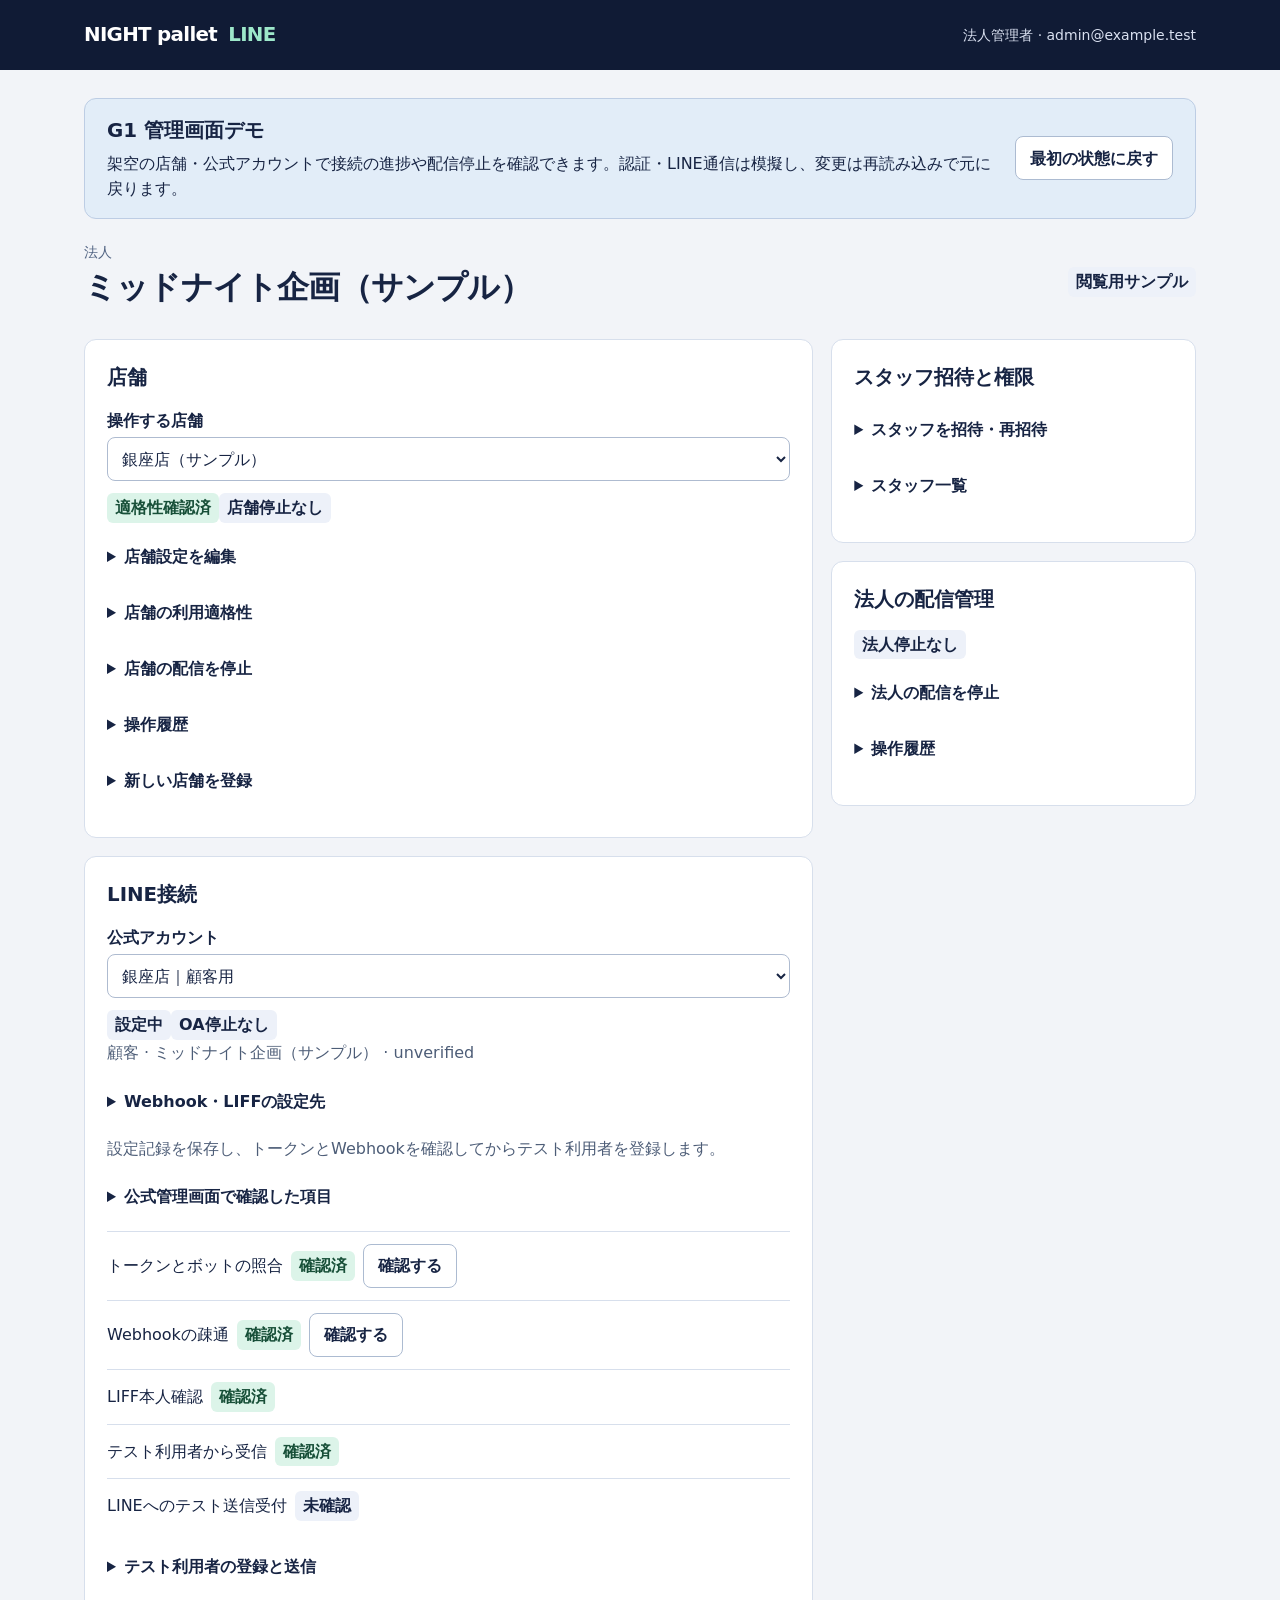
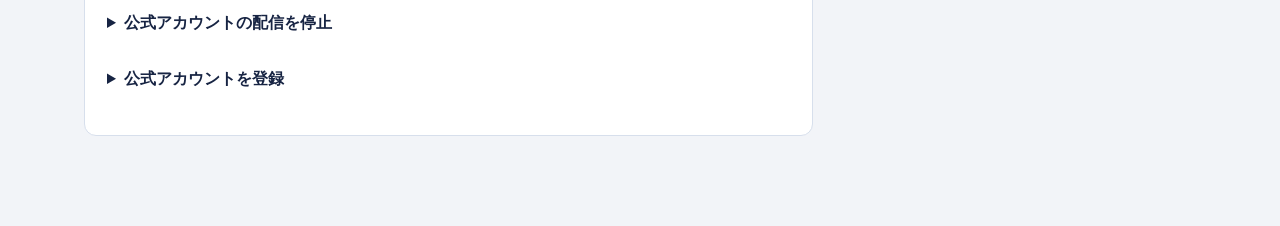
==== index.html @ b47f3d9b "Publish interactive NIGHT pallet LINE G1 demo" ====
<!doctype html>
<html lang="ja">
<head>
  <meta charset="utf-8">
  <meta name="viewport" content="width=device-width, initial-scale=1">
  <title>NIGHT pallet LINE | G1 管理画面デモ</title>
  <link rel="stylesheet" href="./style.css">
  <script type="module" src="./admin.mjs"></script>
</head>
<body>
  <header><div class="header-inner"><a href="./" class="brand">NIGHT pallet <strong>LINE</strong></a><span id="account"></span></div></header>
  <main id="main">
    <section class="demo" aria-label="デモの案内"><div><h2>G1 管理画面デモ</h2><p>架空の店舗・公式アカウントで接続の進捗や配信停止を確認できます。認証・LINE通信は模擬し、変更は再読み込みで元に戻ります。</p></div><button id="reset-demo" type="button" class="secondary">最初の状態に戻す</button></section>
    <p id="notice" role="status" aria-live="polite"></p>
    <section id="workspace" hidden>
      <div class="heading">
        <div><p class="section-label">法人</p><h1 id="tenant-name"></h1></div>
        <span class="status">閲覧用サンプル</span>
      </div>
      <div id="content"></div>
    </section>
  </main>
  <template id="store-fields">
    <label>店舗名<input name="name" maxlength="100" required></label>
    <label>所在地<input name="address" maxlength="240" required></label>
    <label>営業区分<input name="business_type" maxlength="120" required></label>
    <label>責任者<input name="responsible" maxlength="120" required></label>
    <label>タイムゾーン<input name="timezone" value="Asia/Tokyo" required></label>
    <label>営業日の締め時刻<input name="cutoff" type="time" value="06:00" required></label>
  </template>
  <template id="channel-fields">
    <label>公式アカウント名<input name="label" required></label>
    <label>用途<select name="purpose"><option value="customer">顧客</option><option value="recruitment">採用</option><option value="shared">顧客・採用兼用</option></select></label>
    <label>所有法人<input name="owner_name" required></label>
    <label>管理権限の確認記録<input name="management_authority" required></label>
    <label>プロバイダーID<input name="provider_id" required></label>
    <label>Messaging API チャネルID<input name="messaging_id" inputmode="numeric" required></label>
    <label>LINEログイン チャネルID<input name="login_id" inputmode="numeric" required></label>
    <label>LIFF ID<input name="liff_id" required></label>
    <label>ボットユーザーID<input name="bot_user_id" required></label>
    <label>認証種別<select name="account_type"><option value="unverified">未認証</option><option value="verified">認証済み</option><option value="premium">プレミアム</option></select></label>
    <label>既存Webhook URL<input name="existing_webhook" type="url" placeholder="任意"></label>
    <label>利用中のツール<input name="existing_tools" placeholder="任意"></label>
  </template>
</body>
</html>
---- style.css ----
:root { font-family: "Inter", "Hiragino Sans", "Yu Gothic", system-ui, sans-serif; font-size: 16px; color: #172443; background: #f2f4f8; line-height: 1.6; }
* { box-sizing: border-box; }
[hidden] { display: none !important; }
body { margin: 0; }
header { background: #101b35; color: white; }
.header-inner { max-width: 1160px; padding: 12px 24px; margin: auto; min-height: 70px; display: flex; align-items: center; justify-content: space-between; gap: 12px; flex-wrap: wrap; }
.brand { color: white; text-decoration: none; font-size: 1.24rem; font-weight: 650; letter-spacing: -.035em; }
.brand strong { color: #9de8ca; padding-left: 5px; }
#account { color: #d9e0f0; overflow-wrap: anywhere; font-size: .875rem; }
main { max-width: 1160px; margin: 28px auto 72px; padding: 0 24px; }
#notice:empty { display: none; }
#notice { background: #e3f0fb; border-left: 4px solid #315e94; padding: 10px 14px; white-space: pre-wrap; overflow-wrap: anywhere; }
#notice.error { background: #fff0ef; border-color: #a72d33; }
h1, h2, h3, p { margin: 0 0 14px; }
h1 { font-size: clamp(1.45rem, 4vw, 2rem); line-height: 1.3; letter-spacing: -.025em; }
h2 { font-size: 1.24rem; }
h3 { font-size: 1.1rem; }
.auth { max-width: 480px; margin: 38px auto; }
main.auth { margin: 32px auto; max-width: min(480px, calc(100% - 32px)); }
.panel { background: #fff; border: 1px solid #d7dfec; border-radius: 12px; padding: 22px; margin: 0 0 18px; min-width: 0; overflow-wrap: anywhere; }
.heading { display: flex; align-items: center; justify-content: space-between; flex-wrap: wrap; gap: 12px; margin-bottom: 16px; }
.section-label { color: #526483; font-size: .88rem; margin: 0 0 4px; }
.controls { display: grid; grid-template-columns: 2fr 1fr; gap: 18px; align-items: start; }
.grid { display: grid; grid-template-columns: repeat(2,minmax(0,1fr)); gap: 0 16px; }
label { display: block; font-weight: 600; margin: 0 0 12px; }
input, select, button { font: inherit; }
input:not([type=checkbox]), select { display: block; width: 100%; min-height: 44px; min-width: 0; border: 1px solid #aebbd0; border-radius: 8px; color: #172443; background: #fff; padding: 7px 10px; margin-top: 4px; font-weight: 400; }
button { min-height: 44px; padding: 8px 14px; color: white; background: #223d72; border: 1px solid #223d72; border-radius: 8px; font-weight: 650; cursor: pointer; }
button.secondary { color: #172443; background: #fff; border-color: #acbbd1; }
button.danger { background: #942e3c; border-color: #942e3c; }
button:disabled { opacity: .48; cursor: default; }
:focus-visible { outline: 3px solid #3a75ce; outline-offset: 3px; }
.actions { display: flex; gap: 8px; flex-wrap: wrap; align-items: center; }
.check { display: flex; align-items: center; gap: 10px; font-weight: 400; min-height: 44px; }
input[type=checkbox] { flex: 0 0 20px; width: 20px; height: 20px; }
details { margin: 12px 0; }
summary { cursor: pointer; font-weight: 650; padding: 9px 0; min-height: 44px; }
.status { display: inline-block; font-weight: 650; padding: 2px 8px; border-radius: 6px; background: #edf1f9; }
.status.good { background: #dcf4e9; color: #174f38; }
.status.bad { background: #fbe4e7; color: #852535; }
.break { word-break: break-all; }
.record { border-top: 1px solid #d7dfec; padding: 12px 0; }
.record:last-child { padding-bottom: 0; }
.record p:last-child { margin-bottom: 0; }
.muted { color: #4d5d77; }
pre { padding: 12px; background: #edf1f9; white-space: pre-wrap; overflow-wrap: anywhere; user-select: all; }
@media (max-width: 700px) {
  .controls, .grid { grid-template-columns: 1fr; gap: 0; }
  main { padding: 0 16px; margin-top: 18px; }
  .header-inner, .panel { padding: 14px 16px; }
}
.demo { display: flex; align-items: center; justify-content: space-between; flex-wrap: wrap; gap: 12px 20px; background: #e2edf8; border: 1px solid #bdcde4; border-radius: 12px; padding: 16px 22px; margin-bottom: 22px; }
.demo div { flex: 1 1 460px; }
.demo h2 { margin-bottom: 4px; }
.demo p { margin-bottom: 0; }
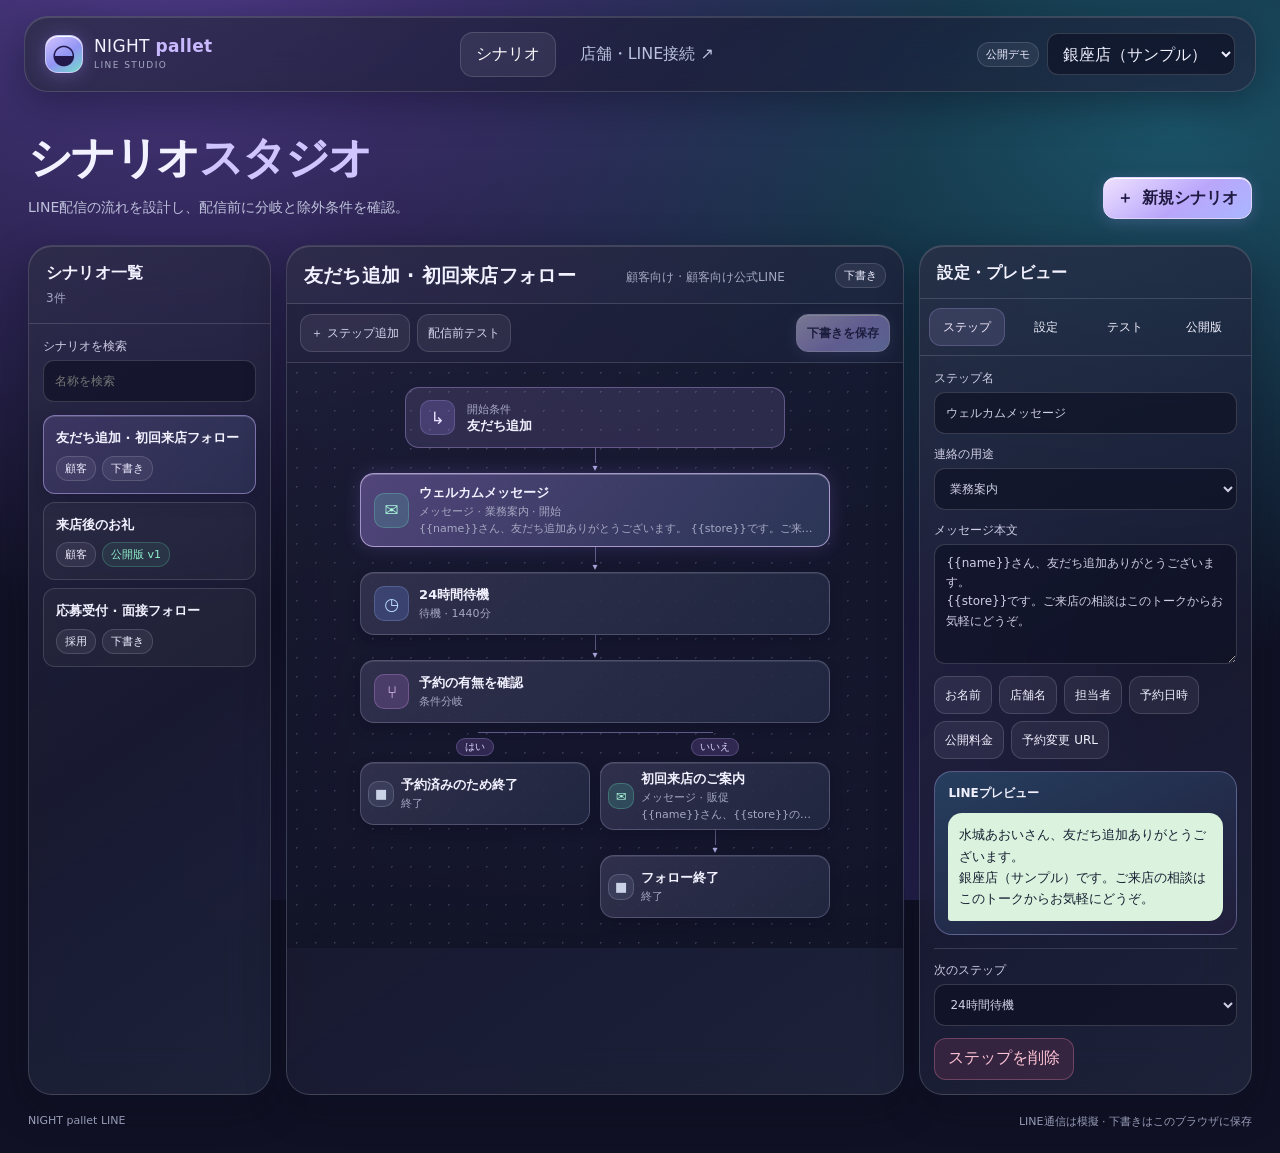
==== commit 510026f1: "Deploy Liquid Glass LINE scenario studio" ====
--- a/index.html
+++ b/index.html
@@ -1,46 +1,37 @@
 <!doctype html>
-<html lang="ja">
+<html lang="ja" data-mode="demo" data-settings="./settings/">
 <head>
   <meta charset="utf-8">
   <meta name="viewport" content="width=device-width, initial-scale=1">
-  <title>NIGHT pallet LINE | G1 管理画面デモ</title>
-  <link rel="stylesheet" href="./style.css">
-  <script type="module" src="./admin.mjs"></script>
+  <meta name="theme-color" content="#101025">
+  <title>シナリオスタジオ | NIGHT pallet LINE</title>
+  <link rel="stylesheet" href="./studio.css">
+  <script type="module" src="./studio.mjs"></script>
 </head>
 <body>
-  <header><div class="header-inner"><a href="./" class="brand">NIGHT pallet <strong>LINE</strong></a><span id="account"></span></div></header>
-  <main id="main">
-    <section class="demo" aria-label="デモの案内"><div><h2>G1 管理画面デモ</h2><p>架空の店舗・公式アカウントで接続の進捗や配信停止を確認できます。認証・LINE通信は模擬し、変更は再読み込みで元に戻ります。</p></div><button id="reset-demo" type="button" class="secondary">最初の状態に戻す</button></section>
-    <p id="notice" role="status" aria-live="polite"></p>
-    <section id="workspace" hidden>
-      <div class="heading">
-        <div><p class="section-label">法人</p><h1 id="tenant-name"></h1></div>
-        <span class="status">閲覧用サンプル</span>
+  <a class="skip" href="#work">編集画面へ移動</a>
+  <header class="top glass">
+    <a class="logo" href="./" aria-label="NIGHT pallet LINE"><span class="mark" aria-hidden="true">◒</span><span>NIGHT <b>pallet</b><small>LINE STUDIO</small></span></a>
+    <nav aria-label="メインメニュー"><a href="./" aria-current="page">シナリオ</a><a id="settings-link">店舗・LINE接続 <span aria-hidden="true">↗</span></a></nav>
+    <div class="righthead"><span id="mode" class="pill" hidden>公開デモ</span><label class="sr" for="store">店舗</label><select id="store"></select></div>
+  </header>
+  <main id="work">
+    <header class="hero">
+      <div>
+        <h1>シナリオ<span>スタジオ</span></h1>
+        <p>LINE配信の流れを設計し、配信前に分岐と除外条件を確認。</p>
       </div>
-      <div id="content"></div>
-    </section>
+      <button id="new" class="primary" type="button"><b aria-hidden="true">＋</b> 新規シナリオ</button>
+    </header>
+    <div id="message" role="status" aria-live="polite" hidden></div>
+    <nav class="mobile glass" aria-label="作業画面"><button data-part="library">シナリオ</button><button data-part="workspace" aria-current="true">フロー</button><button data-part="inspector">設定・プレビュー</button></nav>
+    <div id="layout" class="layout" data-part="workspace">
+      <aside id="library" class="panel glass" aria-label="シナリオ一覧"></aside>
+      <section id="workspace" class="panel glass" aria-label="配信フロー"></section>
+      <aside id="inspector" class="panel glass" aria-label="編集と配信確認"></aside>
+    </div>
+    <footer><span>NIGHT pallet LINE</span><span id="foot"></span></footer>
   </main>
-  <template id="store-fields">
-    <label>店舗名<input name="name" maxlength="100" required></label>
-    <label>所在地<input name="address" maxlength="240" required></label>
-    <label>営業区分<input name="business_type" maxlength="120" required></label>
-    <label>責任者<input name="responsible" maxlength="120" required></label>
-    <label>タイムゾーン<input name="timezone" value="Asia/Tokyo" required></label>
-    <label>営業日の締め時刻<input name="cutoff" type="time" value="06:00" required></label>
-  </template>
-  <template id="channel-fields">
-    <label>公式アカウント名<input name="label" required></label>
-    <label>用途<select name="purpose"><option value="customer">顧客</option><option value="recruitment">採用</option><option value="shared">顧客・採用兼用</option></select></label>
-    <label>所有法人<input name="owner_name" required></label>
-    <label>管理権限の確認記録<input name="management_authority" required></label>
-    <label>プロバイダーID<input name="provider_id" required></label>
-    <label>Messaging API チャネルID<input name="messaging_id" inputmode="numeric" required></label>
-    <label>LINEログイン チャネルID<input name="login_id" inputmode="numeric" required></label>
-    <label>LIFF ID<input name="liff_id" required></label>
-    <label>ボットユーザーID<input name="bot_user_id" required></label>
-    <label>認証種別<select name="account_type"><option value="unverified">未認証</option><option value="verified">認証済み</option><option value="premium">プレミアム</option></select></label>
-    <label>既存Webhook URL<input name="existing_webhook" type="url" placeholder="任意"></label>
-    <label>利用中のツール<input name="existing_tools" placeholder="任意"></label>
-  </template>
+  <dialog id="dialog" class="glass"></dialog>
 </body>
 </html>
--- a/studio.css
+++ b/studio.css
@@ -0,0 +1,124 @@
+:root{color-scheme:dark;--bg:#101124;--text:#f2f1ff;--muted:#a6a8c3;--stroke:#ffffff24;--purple:#c9b9ff;--mint:#90edcc;--ink:#0f1025;--rose:#ffc4d5;font-family:Inter,"Hiragino Sans","Yu Gothic",system-ui,sans-serif}
+*{box-sizing:border-box}
+[hidden]{display:none!important}
+body{margin:0;color:var(--text);min-height:100vh;background:radial-gradient(ellipse at 13% -18%,#574197 0,transparent 52%),radial-gradient(ellipse at 92% 14%,#1b5367 0,transparent 48%),radial-gradient(ellipse at 54% 110%,#393073 0,transparent 52%),var(--bg);background-attachment:fixed}
+a{color:inherit;text-decoration:none}
+button,input,select,textarea{font:inherit;color:inherit}
+button,select,summary{cursor:pointer}
+button{transition:background .18s,border-color .18s,transform .18s}
+button:disabled{opacity:.45;cursor:default}
+button:not(:disabled):active{transform:translateY(1px)}
+:focus-visible{outline:2px solid #a6e6ff;outline-offset:3px}
+h1,h2,h3,p{margin:0}
+p{line-height:1.65}
+.sr,.skip:not(:focus){position:absolute;width:1px;height:1px;overflow:hidden;clip-path:inset(50%)}
+.skip:focus{position:fixed;top:10px;left:10px;z-index:10;padding:12px;background:var(--ink)}
+.glass{background:linear-gradient(145deg,#e7e1ff14,#b0a4dc05 55%,#8dbddd12),#181a2fba;border:1px solid var(--stroke);box-shadow:0 12px 38px #0b0d1f65,inset 0 1px #ffffff24;backdrop-filter:blur(24px) saturate(140%)}
+.top{min-height:76px;max-width:1600px;margin:16px auto 0;width:calc(100% - 48px);border-radius:24px;display:flex;align-items:center;justify-content:space-between;gap:20px;padding:9px 20px;position:relative;z-index:1}
+.logo{display:inline-flex;align-items:center;gap:11px;white-space:nowrap;font-size:17px;letter-spacing:.02em;line-height:1.1}
+.logo b{font-weight:780;color:var(--purple)}
+.logo small{display:block;letter-spacing:.16em;font-size:9px;color:var(--muted);margin-top:6px}
+.mark{display:grid;place-items:center;width:38px;height:38px;border-radius:13px;background:linear-gradient(145deg,#d4c4ff,#9295f4 54%,#71dfca);color:#23184c;border:1px solid #e8dcffaa;font-size:27px;box-shadow:0 2px 18px #9682dd60,inset 0 1px white}
+.top nav,.righthead{display:flex;align-items:center;gap:8px}
+.top nav a,.mobile button{padding:11px 15px;border:1px solid transparent;border-radius:13px}
+.top nav a[aria-current],.mobile button[aria-current]{background:#ffffff12;border-color:#ffffff24;color:#fff}
+.top nav a:not([aria-current]){color:#bac2df}
+.top nav a:hover{background:#ffffff11}
+.righthead select{max-width:min(200px,32vw)}
+main{width:calc(100% - 56px);max-width:1580px;margin:0 auto}
+.hero{display:flex;align-items:end;justify-content:space-between;gap:18px;padding:37px 0 26px}
+.hero h1{font-size:clamp(29px,3.4vw,46px);font-weight:750;letter-spacing:-.05em}
+.hero h1 span{color:#d1c5ff}
+.hero p{font-size:14px;color:#bec2db;margin-top:8px}
+button,.pill,.link{min-height:42px;border:1px solid #ffffff23;border-radius:12px;padding:8px 13px;background:#e9e4ff12}
+button:not(:disabled):hover{background:#ecedff26}
+.primary,.primary:not(:disabled):hover{color:#201a43;background:linear-gradient(145deg,#eee1ff,#b9a6fb 56%,#aab7ff);border-color:#dfd5ff;box-shadow:0 3px 15px #a798f43c,inset 0 1px #fff;font-weight:750}
+.primary b{margin-right:3px}
+.quiet{color:#d7d6ef}
+.danger{color:var(--rose);background:#c24f7729;border-color:#e685a952}
+.pill{min-height:auto;padding:4px 8px;font-size:11px;color:#eeecff;white-space:nowrap}
+.pill.good{color:var(--mint);background:#66e2b315;border-color:#66e2b33c}
+.pill.warn{color:#ffe2ad;background:#e9b35f18;border-color:#e9b35f41}
+input,select,textarea{width:100%;min-height:42px;border:1px solid #ffffff28;border-radius:11px;background:#0e1125aa;padding:9px 11px}
+select option{background:#24243d;color:#fff}
+input[type=checkbox]{width:17px;height:17px;min-height:0;margin:0;accent-color:#c3adff}
+textarea{min-height:120px;resize:vertical;line-height:1.6}
+label.field{display:grid;gap:5px;color:#cfcee5;font-size:12px;margin:0 0 12px}
+label.check{min-height:38px;display:flex;align-items:center;gap:9px;color:#d8d8ee;font-size:13px}
+#message{padding:11px 14px;border-radius:13px;margin:0 0 14px;border:1px solid #a4f2d255;background:#204a449d;color:#d5ffec}
+#message.error{border-color:#ff9cbb78;background:#5c2b469b;color:#ffdbe7}
+.layout{display:grid;grid-template-columns:minmax(210px, .73fr) minmax(370px,1.86fr) minmax(275px,1fr);gap:15px;min-height:670px}
+.panel{min-width:0;border-radius:24px;overflow:hidden}
+.panelhead{padding:17px 17px 14px;border-bottom:1px solid var(--stroke)}
+.panelhead h2{font-size:16px;letter-spacing:.015em}
+.panelhead p{font-size:12px;color:var(--muted);margin-top:5px}
+.panelbody{padding:14px}
+.library-list{display:grid;gap:8px;margin-top:13px}
+.scenario-card{width:100%;text-align:left;background:#ffffff09;min-height:74px;padding:12px}
+.scenario-card.selected{background:linear-gradient(125deg,#977be134,#7a9ee321);border-color:#c9b5ff80;box-shadow:inset 0 1px #ffffff26,0 5px 18px #0d102a47}
+.scenario-card strong{display:block;font-size:13px;line-height:1.6;margin-bottom:7px;overflow-wrap:anywhere}
+.scenario-card .labels{display:flex;flex-wrap:wrap;gap:6px}
+.editor-head{display:flex;align-items:start;justify-content:space-between;flex-wrap:wrap;gap:10px}
+.editor-head h2{font-size:19px;overflow-wrap:anywhere}
+.controls,.toolbar,.tabs{display:flex;align-items:center;flex-wrap:wrap;gap:7px}
+.toolbar{padding:10px 13px;border-bottom:1px solid var(--stroke);background:#10152945}
+.toolbar button,.tabs button,.chip{min-height:38px;padding:6px 10px;font-size:12px;white-space:nowrap}
+.toolbar .spacer{flex:1}
+.canvas{padding:24px 19px 30px;min-height:510px;background:radial-gradient(#d6d7ff28 1px,transparent 1px),linear-gradient(160deg,#12152b85,#101324d9);background-size:19px 19px,100% 100%}
+.trigger,.node{position:relative}
+.trigger{max-width:380px;margin:0 auto;display:flex;align-items:center;gap:12px;padding:12px 14px;border-radius:14px;background:#b899ec24;border:1px solid #c2a8f45c}
+.icon{border-radius:10px;width:35px;height:35px;flex:0 0 35px;display:grid;place-items:center;color:#e9e1ff;background:#a385fa33;border:1px solid #bab1ff37;font-size:17px}
+.icon.message{color:#a9f3d8;background:#4adab52b;border-color:#77f0cd3c}
+.icon.wait{color:#b9ddff;background:#678cf439;border-color:#a9c9ff37}
+.icon.branch,.icon.tag{color:#f0ccff;background:#ba76db35;border-color:#dc9ff644}
+.icon.end{color:#cad2e7;background:#9ca9ce20;border-color:#c7d4ee33}
+.trigger strong,.node strong{display:block;font-size:13px;overflow-wrap:anywhere}
+.trigger small,.node small{font-size:11px;color:var(--muted);display:block;margin-top:2px;overflow-wrap:anywhere}
+.node-list{display:grid;max-width:470px;margin:auto}
+.connector{display:grid;align-items:center;justify-items:center;height:25px;color:#a9a4d9;font-size:10px;line-height:1;white-space:nowrap}
+.connector::before{content:"";height:15px;border-left:1px solid #b8abef75}
+.connector:empty::after{content:"▾"}
+.node{display:flex;gap:10px;align-items:center;text-align:left;padding:10px 13px;border-radius:14px;background:linear-gradient(140deg,#353451d9,#232a43db);min-height:63px;border:1px solid #ded8ff36;box-shadow:0 5px 12px #090c1f49,inset 0 1px #ffffff16;width:100%;overflow:hidden}
+.node.selected{border-color:#ddc9ffa8;background:linear-gradient(130deg,#584a83e5,#2c3859ee);box-shadow:0 0 18px #a281fc32,inset 0 1px #ffffff3a}
+.node-content{flex:1;min-width:0}
+.node small.excerpt{white-space:nowrap;overflow:hidden;text-overflow:ellipsis}
+.node .edge{display:block;font-size:10px;color:#dbcee9;border-radius:6px;background:#17172d9c;padding:3px 6px;max-width:155px;overflow:hidden;text-overflow:ellipsis;white-space:nowrap}
+.edges{display:grid;gap:3px}
+.tabs{padding:9px;border-bottom:1px solid var(--stroke);gap:4px}
+.tabs button{flex:1;background:transparent;border-color:transparent;padding-inline:7px}
+.tabs button.active{background:#c6b2ff20;border-color:#c6b2ff39;color:#f4eaff}
+.row{display:grid;grid-template-columns:1fr 1fr;gap:10px}
+.field-hint,.empty{color:var(--muted);font-size:12px;line-height:1.65}
+.empty{padding:11px}
+.separ{height:1px;background:var(--stroke);margin:13px 0}
+.preview{border:1px solid #b3a9e75e;border-radius:18px;background:linear-gradient(155deg,#263e5e,#201d3a);padding:13px;margin-top:12px}
+.preview h3{font-size:12px;margin-bottom:11px}
+.bubble{color:#172032;background:#dbf3de;border-radius:14px 14px 14px 3px;white-space:pre-wrap;overflow-wrap:anywhere;padding:11px;line-height:1.65;font-size:13px}
+.compact{font-size:12px}
+details>summary{min-height:38px;font-size:13px;padding:9px 0;color:#d9d7f5}
+.log{list-style:none;padding:0;margin:12px 0 0;display:grid;gap:7px}
+.log li{background:#0d1227a8;border:1px solid var(--stroke);border-radius:12px;padding:9px;font-size:12px;line-height:1.65;overflow-wrap:anywhere}
+.log time{color:#a6b6d6;font-variant-numeric:tabular-nums;display:block;font-size:10px}
+.log li.held{border-color:#f2b46e62;color:#ffe2b7}
+.errors{list-style:none;margin:0;padding:0}
+.errors button{width:100%;min-height:38px;text-align:left;margin:5px 0;color:var(--rose);font-size:12px}
+.mobile{display:none}
+footer{display:flex;color:#a4a9c6;justify-content:space-between;gap:8px;padding:19px 0 24px;font-size:11px}
+dialog{border-radius:22px;color:var(--text);max-width:min(475px,calc(100% - 24px));width:100%;padding:18px 22px}
+dialog::backdrop{background:#0a0c1eaa;backdrop-filter:blur(3px)}
+dialog h2{font-size:19px;margin-bottom:11px}
+dialog p{font-size:13px;margin-bottom:12px;color:#c6c7df}
+@media(max-width:1100px){.layout{grid-template-columns:minmax(170px,.7fr) minmax(320px,1.55fr) minmax(240px,1fr);gap:10px}main{width:calc(100% - 30px)}.top{width:calc(100% - 30px)}}
+@media(max-width:950px){.mobile{display:flex;justify-content:stretch;border-radius:15px;padding:5px;gap:5px;margin:0 0 12px}.mobile button{flex:1;min-height:42px;padding:4px;font-size:13px}.layout{display:block;min-height:0}.layout>.panel{display:none}.layout[data-part=library]>#library,.layout[data-part=workspace]>#workspace,.layout[data-part=inspector]>#inspector{display:block}.panel{border-radius:18px}.hero{padding:25px 0 19px}.top{flex-wrap:wrap;gap:7px 12px;padding:9px 11px}}
+@media(max-width:540px){.top{margin-top:9px}.top nav{order:3;width:100%;justify-content:space-between}.top nav a{font-size:12px;padding:6px 9px}.righthead select{max-width:36vw;font-size:12px}.hero{align-items:start;flex-direction:column;gap:12px}.hero p{font-size:13px}.hero button{min-height:44px}.logo{font-size:14px}.glass{backdrop-filter:blur(15px)}.canvas{padding-inline:12px}.node .edge{max-width:88px}}
+@media(prefers-reduced-motion:reduce){*{transition:none!important}}
+@media(prefers-reduced-transparency:reduce){.glass{background:#232640;backdrop-filter:none}.node{background:#323450}}
+.branch-lanes{display:grid;grid-template-columns:minmax(0,1fr) minmax(0,1fr);gap:10px;position:relative;padding-top:15px}
+.branch-lanes::before{content:"";position:absolute;top:9px;left:25%;right:25%;border-top:1px solid #b8abef75}
+.branch-lane{display:grid;align-content:start;min-width:0}
+.branch-label{display:block;text-align:center;margin:0 auto 6px;padding:1px 8px;border-radius:20px;color:#e1d6ff;background:#312852;border:1px solid #b8abef45;font-size:10px}
+.branch-lane .node{padding:7px;gap:7px}
+.branch-lane .node .icon{height:26px;width:26px;flex-basis:26px;font-size:13px}
+.branch-lane .branch-lanes .branch-lanes{grid-template-columns:1fr}
+.path-ref{width:100%;min-height:40px;font-size:12px;overflow-wrap:anywhere;color:#dbd4f2;text-align:center;background:#181a33;border:1px dashed #a69ad366;border-radius:11px;padding:8px;margin:0}
+.disconnected{border-top:1px dashed #a69ad366;margin-top:20px;padding-top:12px;display:grid;gap:6px}
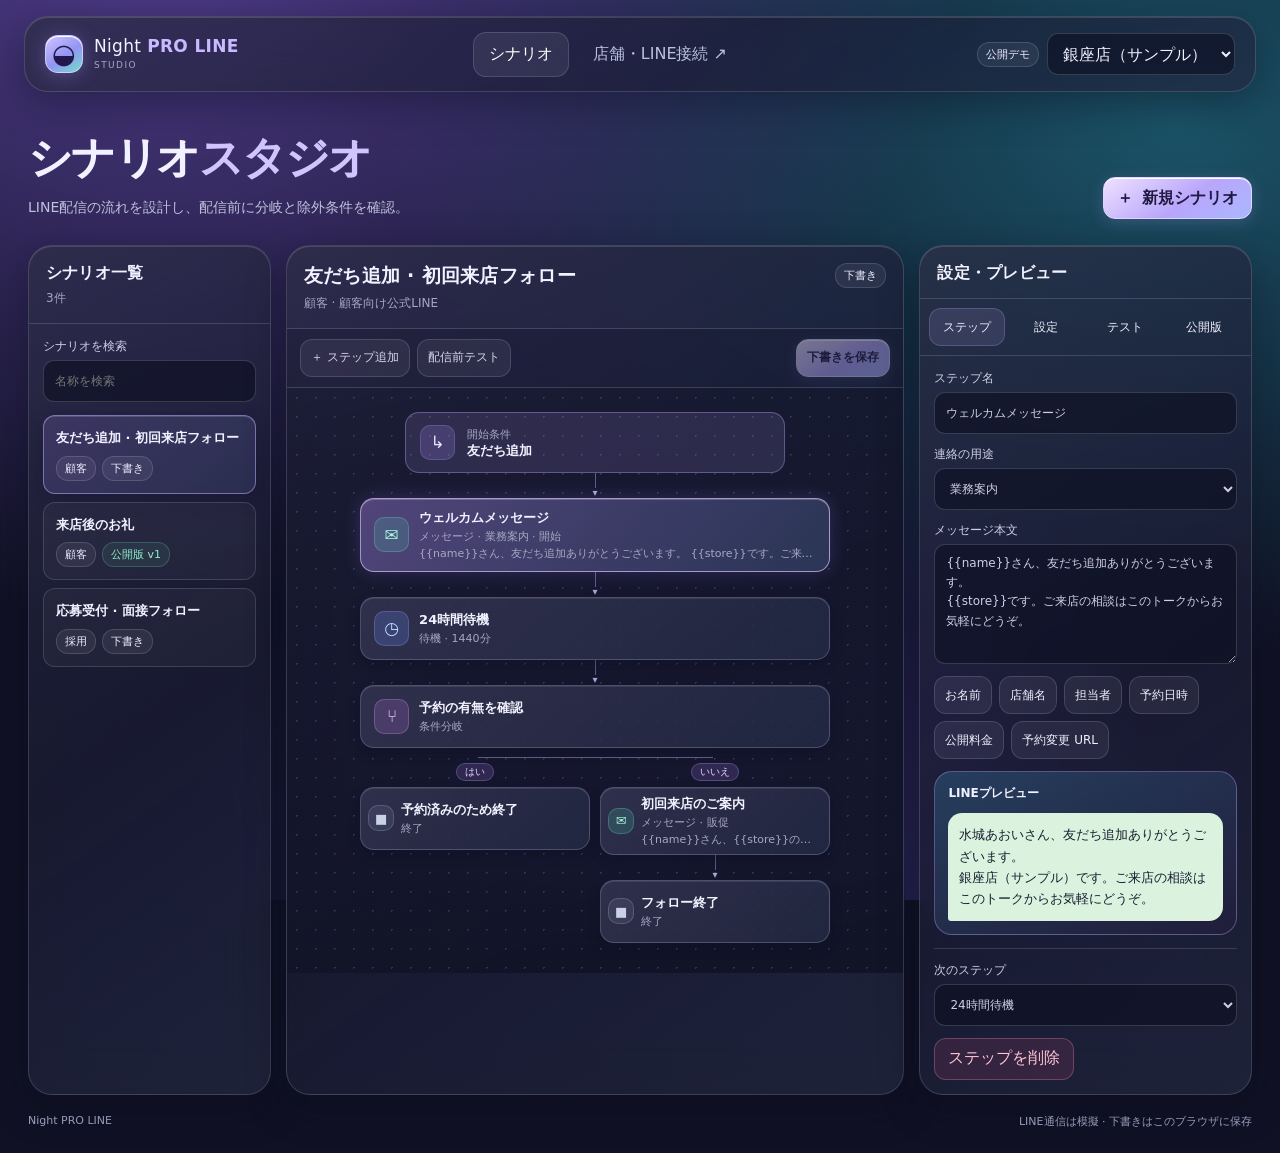
==== commit 9781003d: "Rename the public studio to Night PRO LINE" ====
--- a/index.html
+++ b/index.html
@@ -4,14 +4,14 @@
   <meta charset="utf-8">
   <meta name="viewport" content="width=device-width, initial-scale=1">
   <meta name="theme-color" content="#101025">
-  <title>シナリオスタジオ | NIGHT pallet LINE</title>
+  <title>シナリオスタジオ | Night PRO LINE</title>
   <link rel="stylesheet" href="./studio.css">
   <script type="module" src="./studio.mjs"></script>
 </head>
 <body>
   <a class="skip" href="#work">編集画面へ移動</a>
   <header class="top glass">
-    <a class="logo" href="./" aria-label="NIGHT pallet LINE"><span class="mark" aria-hidden="true">◒</span><span>NIGHT <b>pallet</b><small>LINE STUDIO</small></span></a>
+    <a class="logo" href="./" aria-label="Night PRO LINE"><span class="mark" aria-hidden="true">◒</span><span>Night <b>PRO LINE</b><small>STUDIO</small></span></a>
     <nav aria-label="メインメニュー"><a href="./" aria-current="page">シナリオ</a><a id="settings-link">店舗・LINE接続 <span aria-hidden="true">↗</span></a></nav>
     <div class="righthead"><span id="mode" class="pill" hidden>公開デモ</span><label class="sr" for="store">店舗</label><select id="store"></select></div>
   </header>
@@ -30,7 +30,7 @@
       <section id="workspace" class="panel glass" aria-label="配信フロー"></section>
       <aside id="inspector" class="panel glass" aria-label="編集と配信確認"></aside>
     </div>
-    <footer><span>NIGHT pallet LINE</span><span id="foot"></span></footer>
+    <footer><span>Night PRO LINE</span><span id="foot"></span></footer>
   </main>
   <dialog id="dialog" class="glass"></dialog>
 </body>
--- a/studio.css
+++ b/studio.css
@@ -59,6 +59,7 @@
 .scenario-card strong{display:block;font-size:13px;line-height:1.6;margin-bottom:7px;overflow-wrap:anywhere}
 .scenario-card .labels{display:flex;flex-wrap:wrap;gap:6px}
 .editor-head{display:flex;align-items:start;justify-content:space-between;flex-wrap:wrap;gap:10px}
+.editor-head>.panelhead{padding:0;border:0;min-width:0}
 .editor-head h2{font-size:19px;overflow-wrap:anywhere}
 .controls,.toolbar,.tabs{display:flex;align-items:center;flex-wrap:wrap;gap:7px}
 .toolbar{padding:10px 13px;border-bottom:1px solid var(--stroke);background:#10152945}
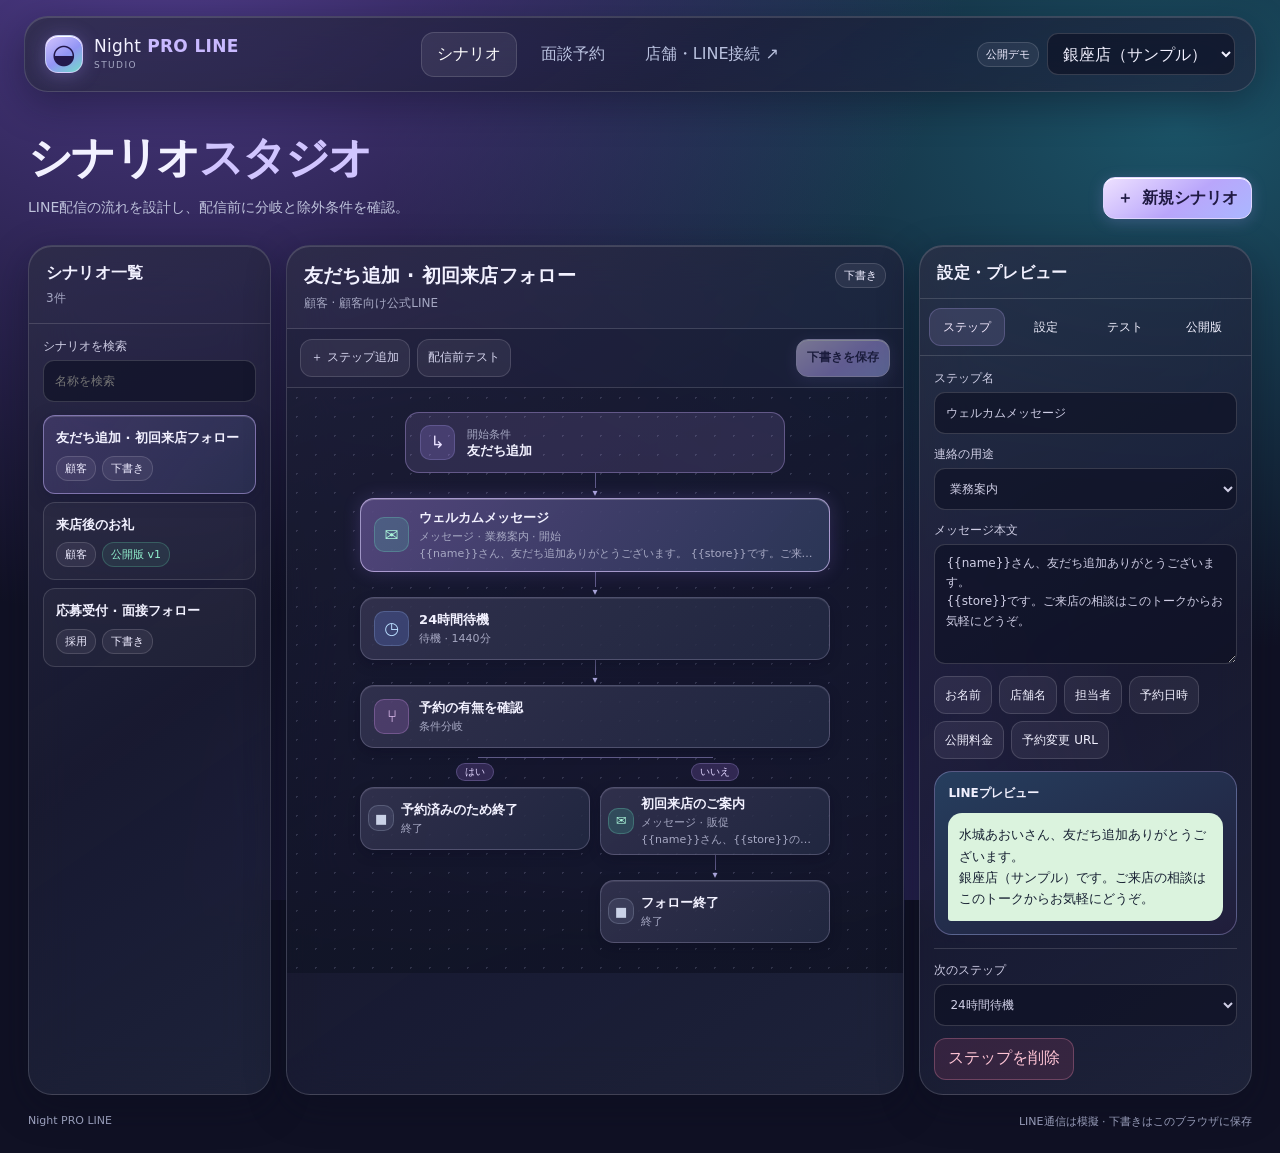
==== commit 4cc8f78d: "Publish interactive interview calendar demo" ====
--- a/index.html
+++ b/index.html
@@ -12,7 +12,7 @@
   <a class="skip" href="#work">編集画面へ移動</a>
   <header class="top glass">
     <a class="logo" href="./" aria-label="Night PRO LINE"><span class="mark" aria-hidden="true">◒</span><span>Night <b>PRO LINE</b><small>STUDIO</small></span></a>
-    <nav aria-label="メインメニュー"><a href="./" aria-current="page">シナリオ</a><a id="settings-link">店舗・LINE接続 <span aria-hidden="true">↗</span></a></nav>
+    <nav aria-label="メインメニュー"><a href="./" aria-current="page">シナリオ</a><a href="./interview/">面談予約</a><a id="settings-link">店舗・LINE接続 <span aria-hidden="true">↗</span></a></nav>
     <div class="righthead"><span id="mode" class="pill" hidden>公開デモ</span><label class="sr" for="store">店舗</label><select id="store"></select></div>
   </header>
   <main id="work">
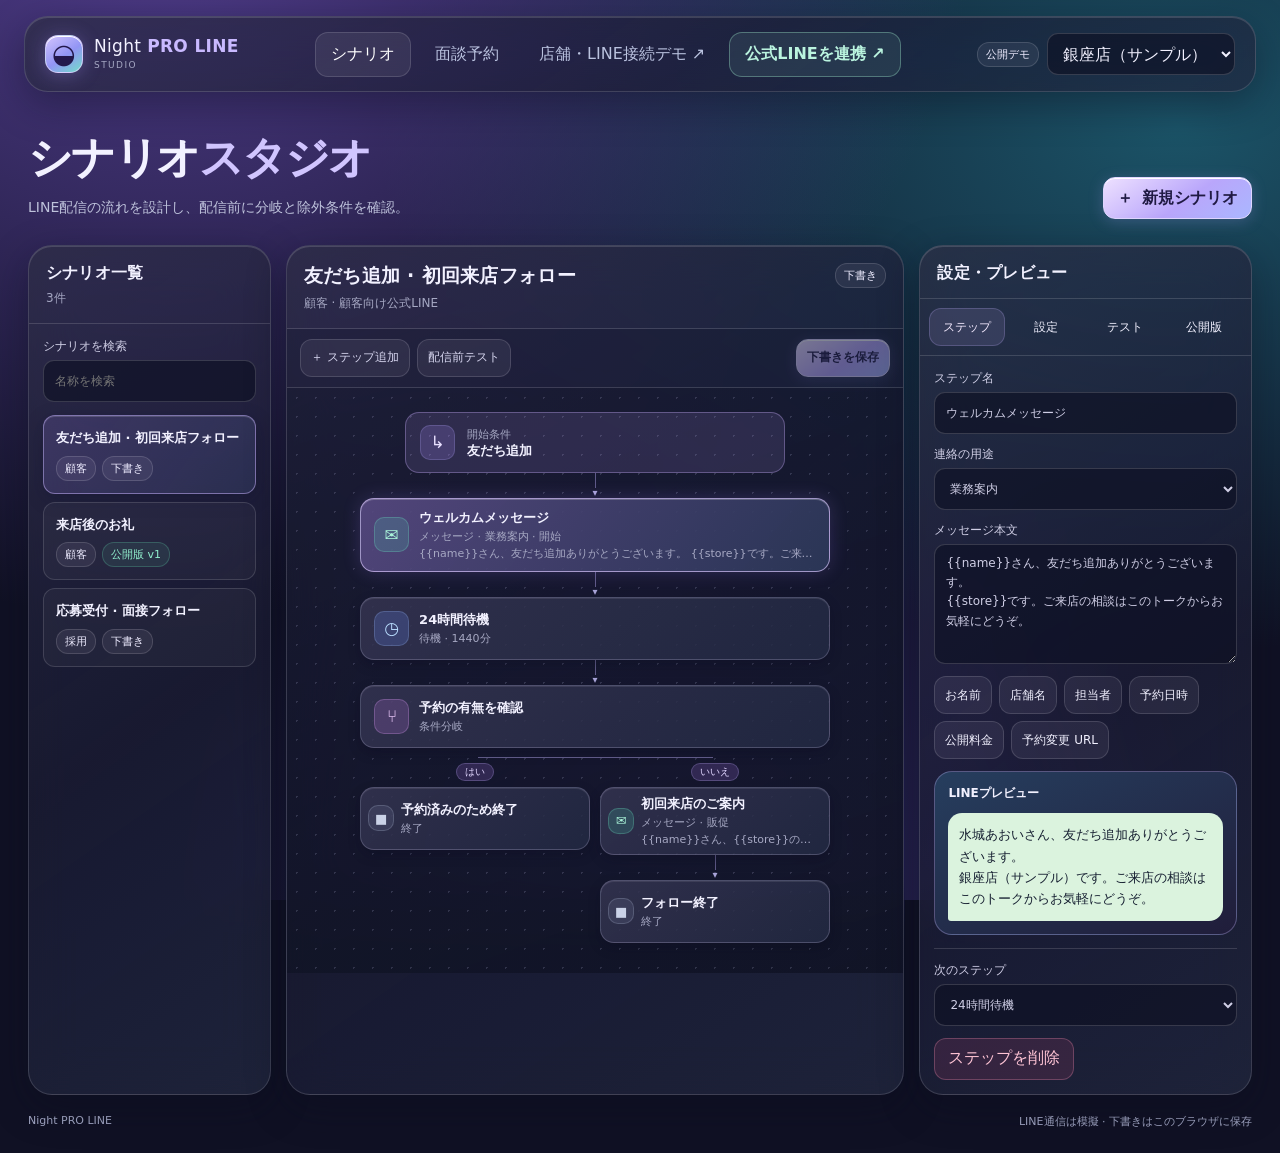
==== commit 973eb7f8: "Link the demo to production LINE account setup" ====
--- a/index.html
+++ b/index.html
@@ -12,7 +12,7 @@
   <a class="skip" href="#work">編集画面へ移動</a>
   <header class="top glass">
     <a class="logo" href="./" aria-label="Night PRO LINE"><span class="mark" aria-hidden="true">◒</span><span>Night <b>PRO LINE</b><small>STUDIO</small></span></a>
-    <nav aria-label="メインメニュー"><a href="./" aria-current="page">シナリオ</a><a href="./interview/">面談予約</a><a id="settings-link">店舗・LINE接続 <span aria-hidden="true">↗</span></a></nav>
+    <nav aria-label="メインメニュー"><a href="./" aria-current="page">シナリオ</a><a href="./interview/">面談予約</a><a id="settings-link">店舗・LINE接続デモ <span aria-hidden="true">↗</span></a><a class="connect-link" href="https://night-pro-line-855363902574.asia-northeast1.run.app/#line-setup">公式LINEを連携 <span aria-hidden="true">↗</span></a></nav>
     <div class="righthead"><span id="mode" class="pill" hidden>公開デモ</span><label class="sr" for="store">店舗</label><select id="store"></select></div>
   </header>
   <main id="work">
--- a/studio.css
+++ b/studio.css
@@ -24,6 +24,9 @@
 .top nav a[aria-current],.mobile button[aria-current]{background:#ffffff12;border-color:#ffffff24;color:#fff}
 .top nav a:not([aria-current]){color:#bac2df}
 .top nav a:hover{background:#ffffff11}
+.top nav{flex-wrap:wrap}
+.top nav a.connect-link{background:#9de8ca19;border-color:#9de8ca5c;color:#baf4df;font-weight:700}
+.top nav a.connect-link:hover{background:#9de8ca30}
 .righthead select{max-width:min(200px,32vw)}
 main{width:calc(100% - 56px);max-width:1580px;margin:0 auto}
 .hero{display:flex;align-items:end;justify-content:space-between;gap:18px;padding:37px 0 26px}
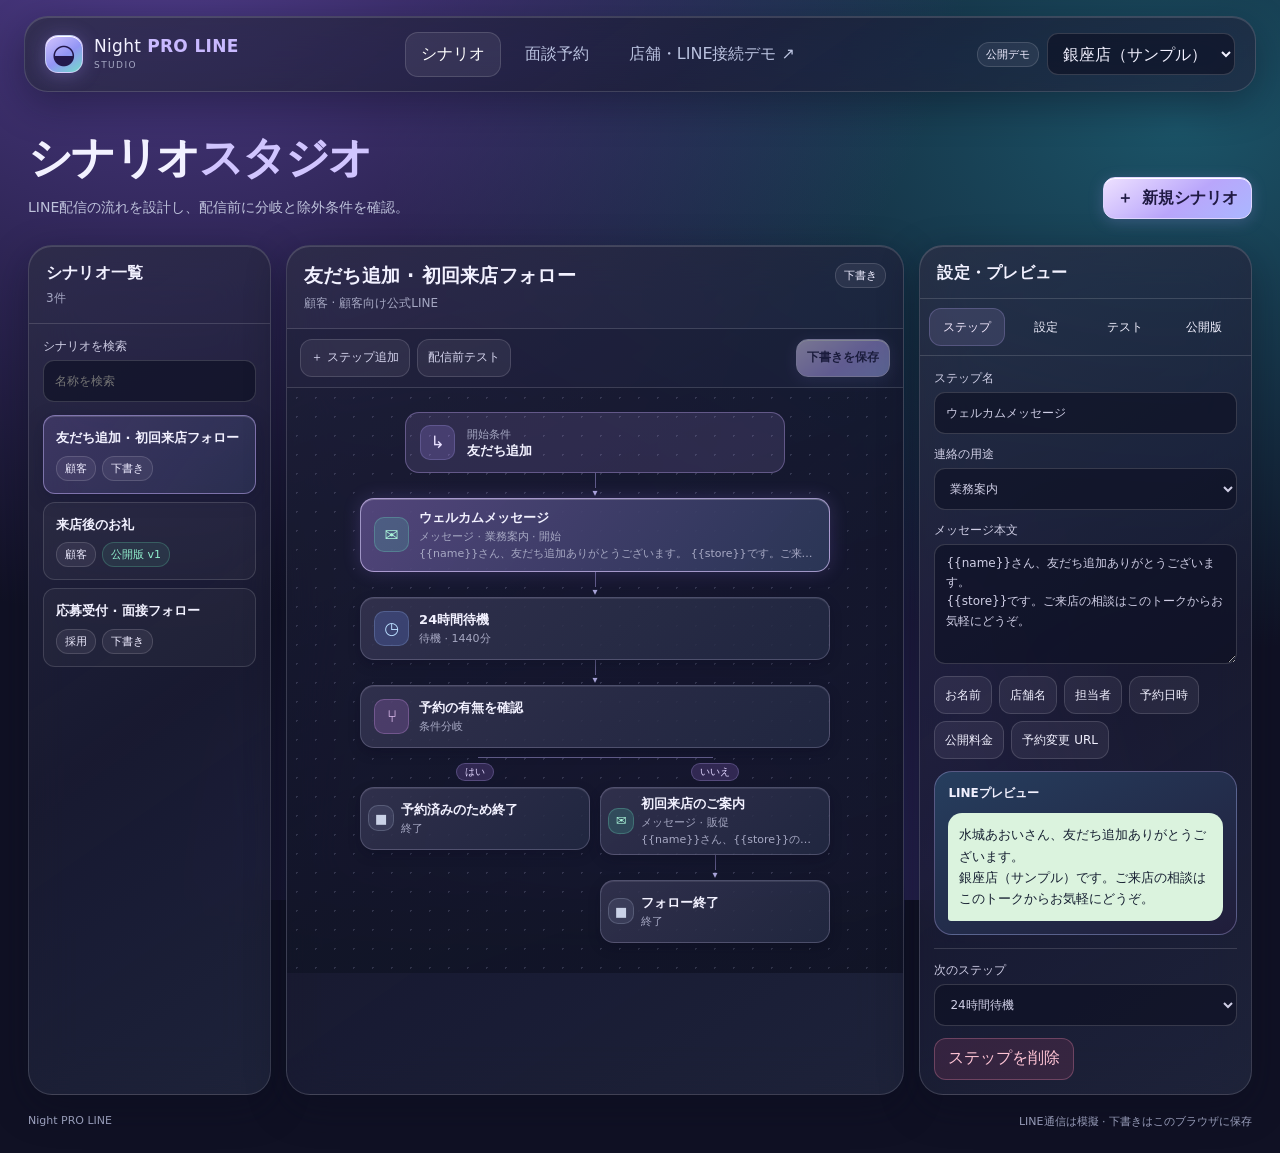
==== commit dcfcfcf9: "Keep the public demo focused on preview features" ====
--- a/index.html
+++ b/index.html
@@ -12,7 +12,7 @@
   <a class="skip" href="#work">編集画面へ移動</a>
   <header class="top glass">
     <a class="logo" href="./" aria-label="Night PRO LINE"><span class="mark" aria-hidden="true">◒</span><span>Night <b>PRO LINE</b><small>STUDIO</small></span></a>
-    <nav aria-label="メインメニュー"><a href="./" aria-current="page">シナリオ</a><a href="./interview/">面談予約</a><a id="settings-link">店舗・LINE接続デモ <span aria-hidden="true">↗</span></a><a class="connect-link" href="https://night-pro-line-855363902574.asia-northeast1.run.app/#line-setup">公式LINEを連携 <span aria-hidden="true">↗</span></a></nav>
+    <nav aria-label="メインメニュー"><a href="./" aria-current="page">シナリオ</a><a href="./interview/">面談予約</a><a id="settings-link">店舗・LINE接続デモ <span aria-hidden="true">↗</span></a></nav>
     <div class="righthead"><span id="mode" class="pill" hidden>公開デモ</span><label class="sr" for="store">店舗</label><select id="store"></select></div>
   </header>
   <main id="work">
--- a/studio.css
+++ b/studio.css
@@ -25,8 +25,6 @@
 .top nav a:not([aria-current]){color:#bac2df}
 .top nav a:hover{background:#ffffff11}
 .top nav{flex-wrap:wrap}
-.top nav a.connect-link{background:#9de8ca19;border-color:#9de8ca5c;color:#baf4df;font-weight:700}
-.top nav a.connect-link:hover{background:#9de8ca30}
 .righthead select{max-width:min(200px,32vw)}
 main{width:calc(100% - 56px);max-width:1580px;margin:0 auto}
 .hero{display:flex;align-items:end;justify-content:space-between;gap:18px;padding:37px 0 26px}
